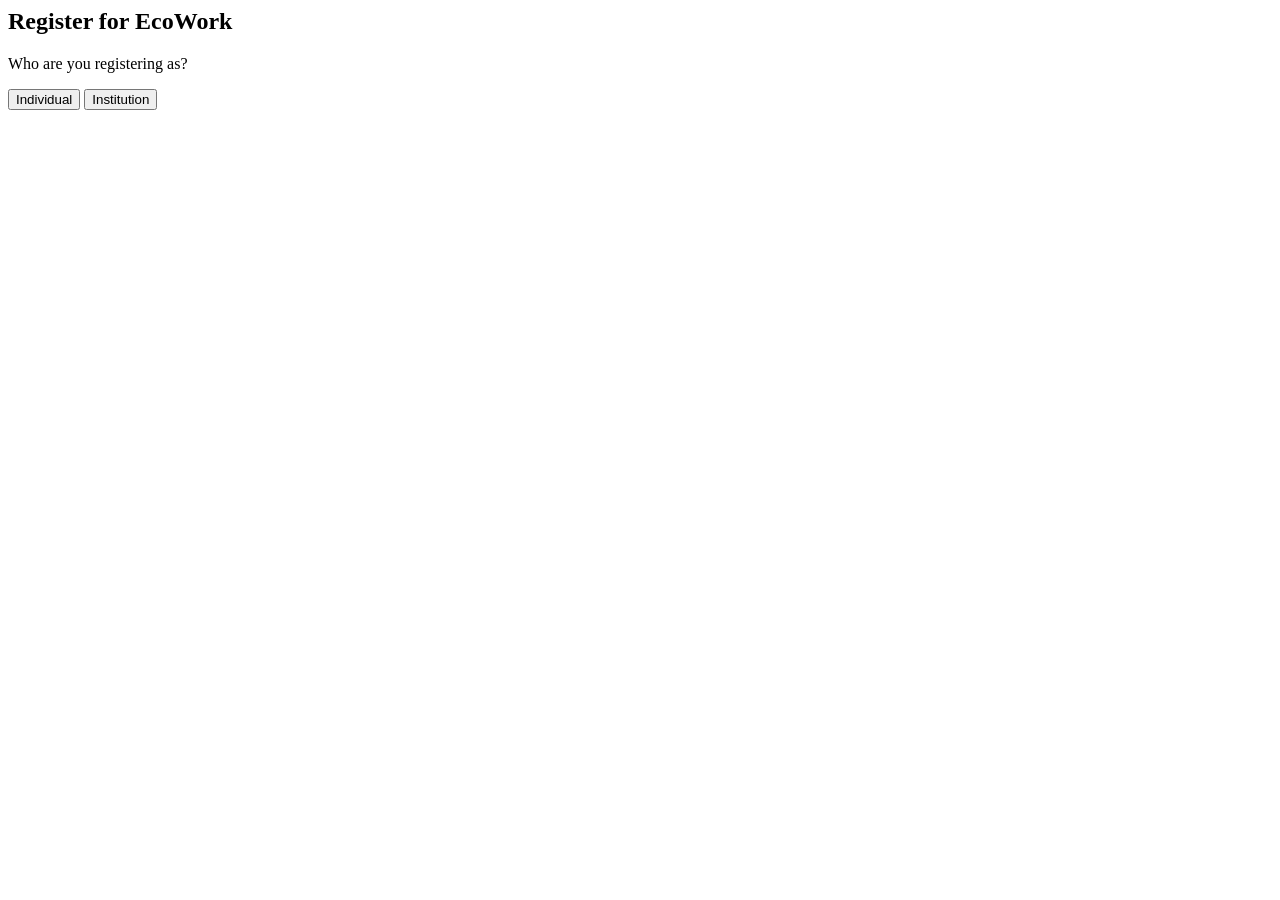
==== register.html @ 4f8822a6 "Add files via upload" ====
<html>
<title>EcoWork - Register</title>
<body>
 <h2>Register for EcoWork</h2>
<p>Who are you registering as?</p>
<button type="button" onclick="showForm('individual')">Individual</button> 
<button type="button" onclick="showForm('institution')">Institution</button>
<form id="regForm" style="display:none;">
<br>
<label>Name:</label>
<input type="text" id="name" required><br><br>
<label>Phone Number:</label>
<input type="tel" required><br><br>
<label>City / Area:</label>
<input type="text" required><br><br>
<div id="institutionField" style="display:none;">
<label>Institution Name:</label>
<input type="text" id="institutionName">
</div>
<br>
<button type="submit">Register</button>
</form>
<script>
function showForm(type) {
document.getElementById("regForm").style.display = "block";
let field = document.getElementById("institutionField");
let input = document.getElementById("institutionName");
field.style.display = type === "institution" ? "block" : "none";
input.required = type === "institution";}
</script>

</body>
</html>
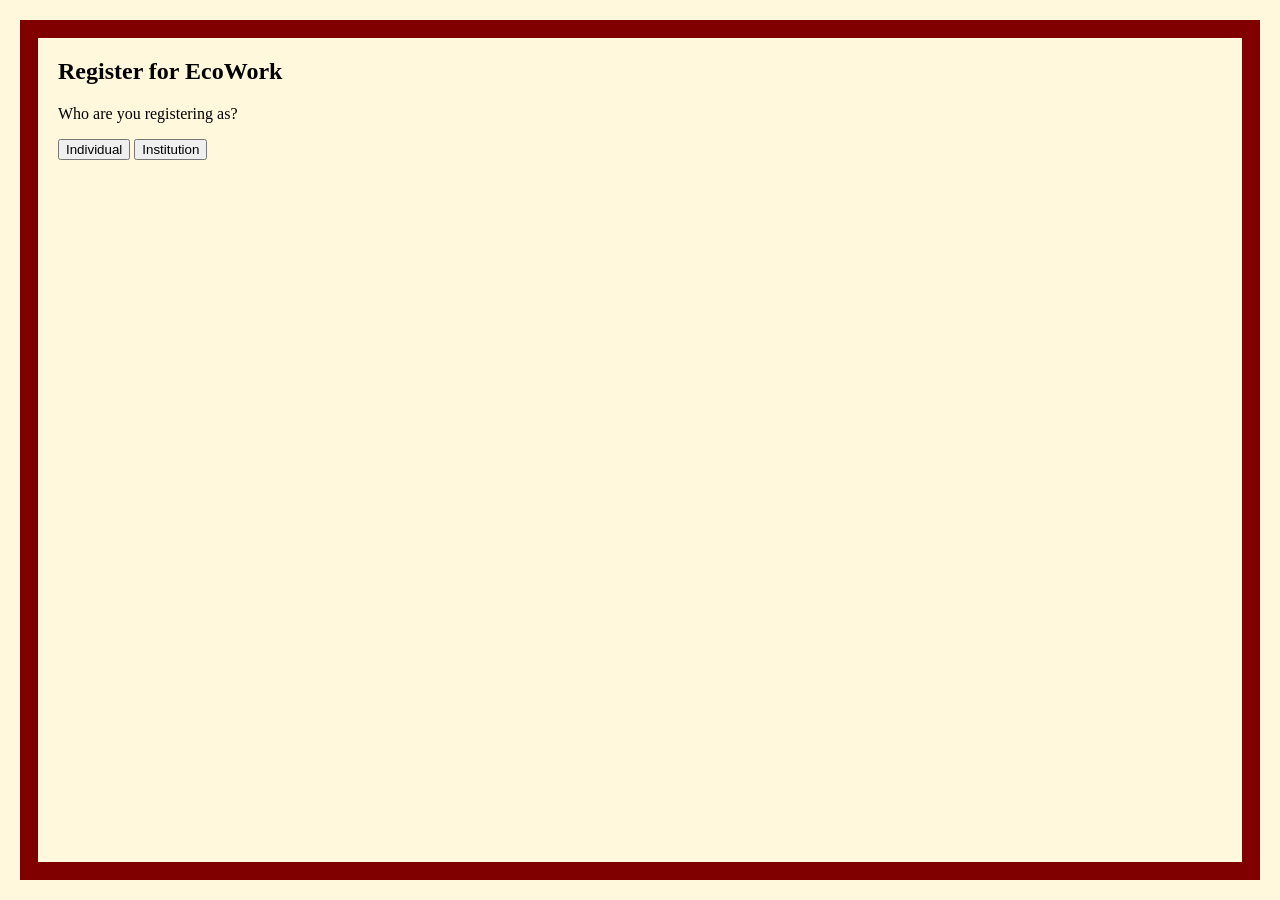
==== commit a5c8ac98: "Enhance register.html with styling and functionality Updated the styling of the registration form an" ====
--- a/register.html
+++ b/register.html
@@ -1,6 +1,6 @@
 <html>
 <title>EcoWork - Register</title>
-<body>
+<body style="background-color: cornsilk; color: black; border: 0.5cm; border-color: maroon; border-style: solid; padding: 20px; margin: 20px;">
  <h2>Register for EcoWork</h2>
 <p>Who are you registering as?</p>
 <button type="button" onclick="showForm('individual')">Individual</button> 
@@ -30,4 +30,4 @@
 </script>
 
 </body>
-</html>+</html>
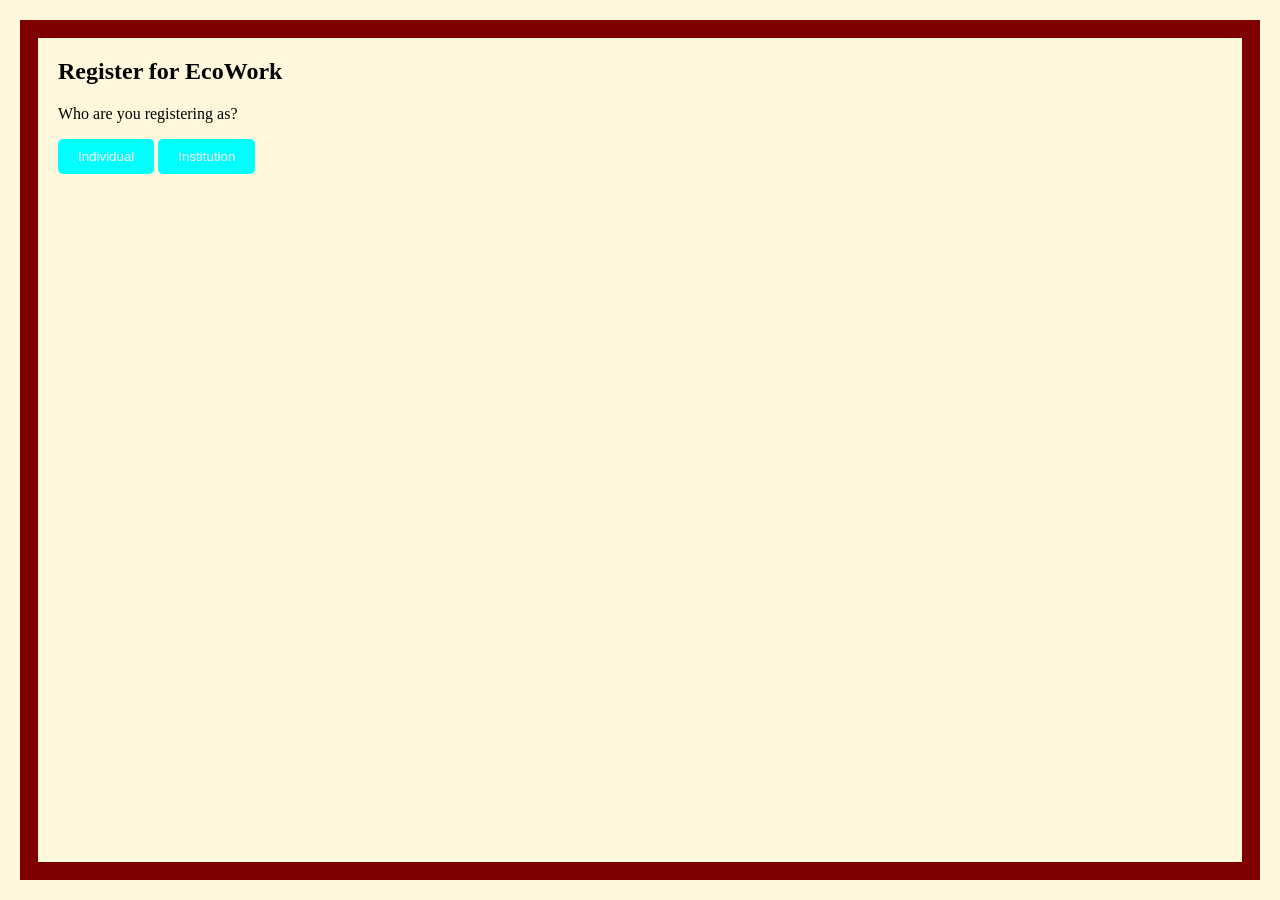
==== commit 6c5200d8: "Enhance button styles in registration form Updated button styles for better visibility and user expe" ====
--- a/register.html
+++ b/register.html
@@ -3,8 +3,8 @@
 <body style="background-color: cornsilk; color: black; border: 0.5cm; border-color: maroon; border-style: solid; padding: 20px; margin: 20px;">
  <h2>Register for EcoWork</h2>
 <p>Who are you registering as?</p>
-<button type="button" onclick="showForm('individual')">Individual</button> 
-<button type="button" onclick="showForm('institution')">Institution</button>
+<button type="button" onclick="showForm('individual')" " style="background-color: cyan; color: white; padding: 10px 20px; border: none; border-radius: 5px; cursor: grab;">Individual</button> 
+<button type="button" onclick="showForm('institution')" " style="background-color: cyan; color: white; padding: 10px 20px; border: none; border-radius: 5px; cursor: grab;">Institution</button>
 <form id="regForm" style="display:none;">
 <br>
 <label>Name:</label>
@@ -18,7 +18,7 @@
 <input type="text" id="institutionName">
 </div>
 <br>
-<button type="submit">Register</button>
+<button type="submit" " style="background-color: cyan; color: white; padding: 10px 20px; border: none; border-radius: 5px; cursor: grab;">Register</button>
 </form>
 <script>
 function showForm(type) {
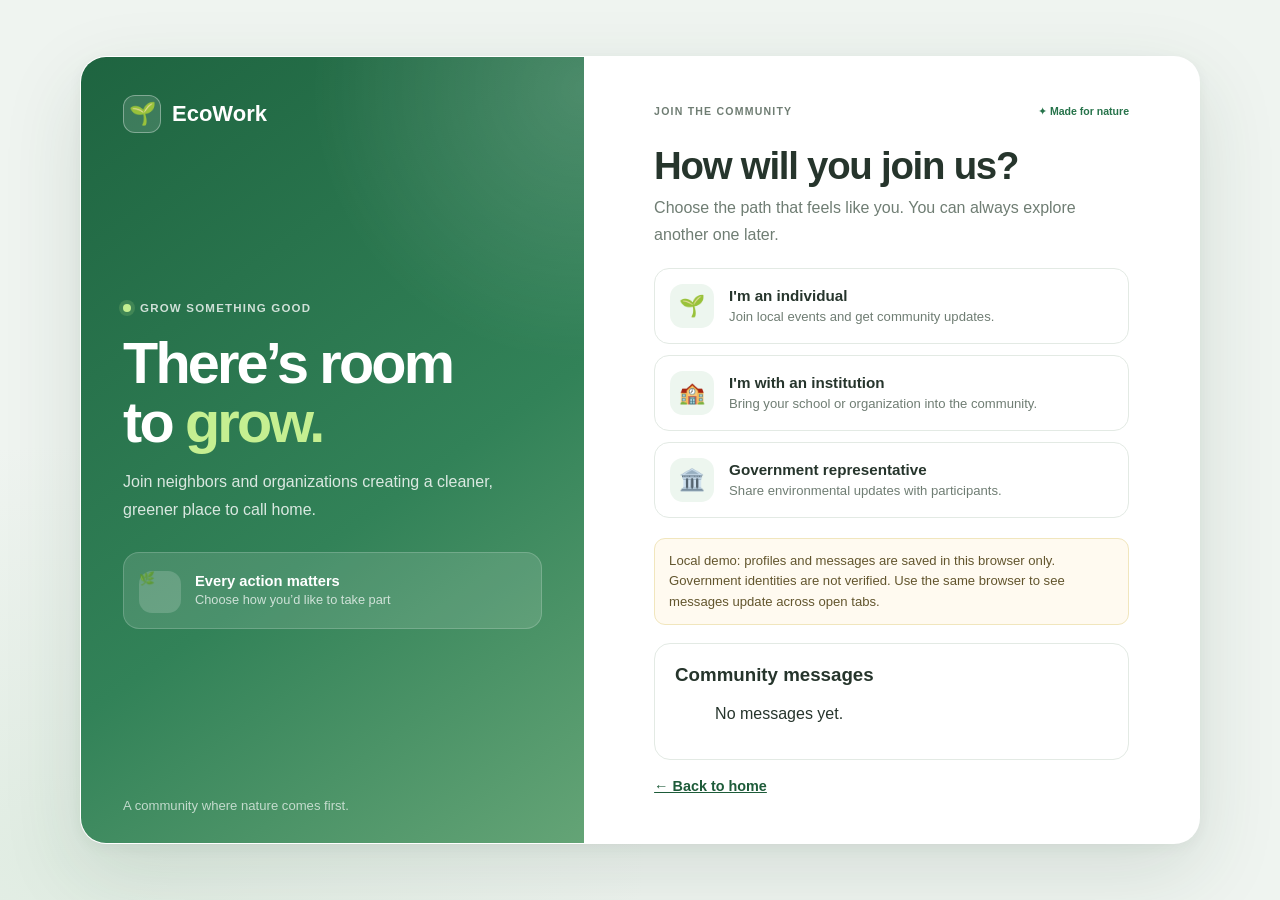
==== commit 89fbda8e: "Add files via upload" ====
--- a/register.html
+++ b/register.html
@@ -1,33 +1,286 @@
-<html>
-<title>EcoWork - Register</title>
-<body style="background-color: cornsilk; color: black; border: 0.5cm; border-color: maroon; border-style: solid; padding: 20px; margin: 20px;">
- <h2>Register for EcoWork</h2>
-<p>Who are you registering as?</p>
-<button type="button" onclick="showForm('individual')" " style="background-color: cyan; color: white; padding: 10px 20px; border: none; border-radius: 5px; cursor: grab;">Individual</button> 
-<button type="button" onclick="showForm('institution')" " style="background-color: cyan; color: white; padding: 10px 20px; border: none; border-radius: 5px; cursor: grab;">Institution</button>
-<form id="regForm" style="display:none;">
-<br>
-<label>Name:</label>
-<input type="text" id="name" required><br><br>
-<label>Phone Number:</label>
-<input type="tel" required><br><br>
-<label>City / Area:</label>
-<input type="text" required><br><br>
-<div id="institutionField" style="display:none;">
-<label>Institution Name:</label>
-<input type="text" id="institutionName">
-</div>
-<br>
-<button type="submit" " style="background-color: cyan; color: white; padding: 10px 20px; border: none; border-radius: 5px; cursor: grab;">Register</button>
-</form>
-<script>
-function showForm(type) {
-document.getElementById("regForm").style.display = "block";
-let field = document.getElementById("institutionField");
-let input = document.getElementById("institutionName");
-field.style.display = type === "institution" ? "block" : "none";
-input.required = type === "institution";}
-</script>
-
+<!DOCTYPE html>
+<html lang="en">
+<head>
+    <meta charset="UTF-8">
+    <meta name="viewport" content="width=device-width, initial-scale=1">
+    <title>Join EcoWork</title>
+    <link rel="stylesheet" href="ecowork.css">
+</head>
+<body>
+    <main class="page-shell">
+        <section class="welcome-panel" aria-label="Welcome to EcoWork">
+            <a class="brand" href="index.html"><span class="brand-mark" aria-hidden="true">🌱</span><span>EcoWork</span></a>
+            <div class="welcome-copy">
+                <span class="eyebrow"><span class="eyebrow-dot"></span> GROW SOMETHING GOOD</span>
+                <h1>There’s room<br>to <span>grow.</span></h1>
+                <p>Join neighbors and organizations creating a cleaner, greener place to call home.</p>
+                <div class="community-card">
+                    <span class="community-icon" aria-hidden="true">🌿</span>
+                    <div><strong>Every action matters</strong><span>Choose how you’d like to take part</span></div>
+                </div>
+            </div>
+            <div class="welcome-footer">A community where nature comes first.</div>
+        </section>
+        <section class="form-panel" aria-label="EcoWork registration">
+            <div class="form-wrap">
+                <div class="form-topline"><span>JOIN THE COMMUNITY</span><span class="secure-label">✦ Made for nature</span></div>
+                <h2 id="pageHeading">How will you join us?</h2>
+                <p class="form-intro" id="rolePrompt">Choose the path that feels like you. You can always explore another one later.</p>
+
+                <div class="role-options" role="group" aria-label="Choose registration type">
+                    <button type="button" class="role-card roleButton" data-role="individual" aria-pressed="false">
+                        <span class="role-icon" aria-hidden="true">🌱</span>
+                        <span class="role-copy"><strong>I'm an individual</strong><span>Join local events and get community updates.</span></span>
+                    </button>
+                    <button type="button" class="role-card roleButton" data-role="institution" aria-pressed="false">
+                        <span class="role-icon" aria-hidden="true">🏫</span>
+                        <span class="role-copy"><strong>I'm with an institution</strong><span>Bring your school or organization into the community.</span></span>
+                    </button>
+                    <button type="button" class="role-card roleButton" data-role="government" aria-pressed="false">
+                        <span class="role-icon" aria-hidden="true">🏛️</span>
+                        <span class="role-copy"><strong>Government representative</strong><span>Share environmental updates with participants.</span></span>
+                    </button>
+                </div>
+
+                <p class="prototype-notice" id="prototypeNotice">Local demo: profiles and messages are saved in this browser only. Government identities are not verified. Use the same browser to see messages update across open tabs.</p>
+                <p class="form-message" id="statusMessage" role="status" aria-live="polite"></p>
+
+                <form id="regForm" class="form-card" hidden>
+                    <h3 id="formHeading">Registration details</h3>
+                    <label for="name">Full name</label>
+                    <input type="text" id="name" name="name" autocomplete="name" pattern="[\p{L}\p{M}]+([ .'\-][\p{L}\p{M}]+)*" maxlength="100" title="Use letters, spaces, apostrophes, or hyphens." required>
+                    <label for="phone">Phone number (7–15 digits)</label>
+                    <input type="tel" id="phone" name="phone" autocomplete="tel" inputmode="numeric" pattern="[0-9]{7,15}" minlength="7" maxlength="15" title="Enter 7 to 15 digits only." required>
+                    <label for="city">City / Area</label>
+                    <input type="text" id="city" name="city" autocomplete="address-level2" minlength="2" maxlength="120" required>
+
+                    <div id="institutionField" hidden>
+                        <label for="institutionName">Institution name</label>
+                        <input type="text" id="institutionName" name="institutionName" minlength="2" maxlength="150">
+                    </div>
+
+                    <div id="notificationField">
+                        <label for="frequency">How often would you like EcoWork updates?</label>
+                        <select id="frequency" name="frequency">
+                            <option value="weekly">Weekly</option>
+                            <option value="daily">Daily</option>
+                        </select>
+                    </div>
+
+                    <div id="governmentFields" hidden>
+                        <label for="jobId">Government job / employee ID</label>
+                        <input type="text" id="jobId" name="jobId" autocomplete="off" minlength="2" maxlength="100">
+                        <label for="department">Environmental department</label>
+                        <input type="text" id="department" name="department" autocomplete="organization" minlength="2" maxlength="150" placeholder="For example, Environment and Forest Department">
+                        <label for="officialEmail">Official email address</label>
+                        <input type="email" id="officialEmail" name="officialEmail" autocomplete="email" maxlength="254" placeholder="name@example.gov">
+                        <p class="form-intro">This local demo does not verify government employment.</p>
+                    </div>
+                    <button type="submit">Create account</button>
+                </form>
+
+                <section id="governmentDashboard" class="form-card" hidden>
+                    <h3>Send a community message</h3>
+                    <p class="form-intro">Your message appears immediately for matching participants using this browser.</p>
+                    <form id="announcementForm">
+                        <label for="announcement">Message</label>
+                        <textarea id="announcement" name="announcement" rows="4" minlength="10" maxlength="1000" placeholder="Share an event, planting drive, or environmental update…" required></textarea>
+                        <label for="audience">Audience</label>
+                        <select id="audience" name="audience">
+                            <option value="all">All participants</option>
+                            <option value="daily">Daily update subscribers</option>
+                            <option value="weekly">Weekly update subscribers</option>
+                        </select>
+                        <button type="submit">Send message</button>
+                    </form>
+                </section>
+
+                <section id="announcements" class="form-card">
+                    <h3>Community messages</h3>
+                    <ul id="announcementList"><li>No messages yet.</li></ul>
+                </section>
+                <a class="text-link" href="index.html">← Back to home</a>
+            </div>
+        </section>
+    </main>
+    <script>
+        const storageKeys = {
+            registrations: "ecowork.registrations",
+            announcements: "ecowork.announcements"
+        };
+        const roleButtons = document.querySelectorAll(".roleButton");
+        const regForm = document.getElementById("regForm");
+        const statusMessage = document.getElementById("statusMessage");
+        const institutionField = document.getElementById("institutionField");
+        const institutionName = document.getElementById("institutionName");
+        const governmentFields = document.getElementById("governmentFields");
+        const jobId = document.getElementById("jobId");
+        const department = document.getElementById("department");
+        const officialEmail = document.getElementById("officialEmail");
+        const notificationField = document.getElementById("notificationField");
+        const governmentDashboard = document.getElementById("governmentDashboard");
+        const announcementList = document.getElementById("announcementList");
+        let selectedRole = "";
+        let registrations = readStoredList(storageKeys.registrations);
+        let announcements = readStoredList(storageKeys.announcements);
+        let currentGovernment = null;
+
+        function readStoredList(key) {
+            try {
+                const value = localStorage.getItem(key);
+                if (!value) return [];
+                const parsed = JSON.parse(value);
+                if (!Array.isArray(parsed)) throw new Error("Saved data is not a list.");
+                return parsed;
+            } catch (error) {
+                console.error("Could not read EcoWork browser storage:", error);
+                statusMessage.textContent = "Could not load saved EcoWork data. Clear this site's browser storage and try again.";
+                return [];
+            }
+        }
+
+        function saveStoredData(key, value) {
+            try {
+                localStorage.setItem(key, JSON.stringify(value));
+                return true;
+            } catch (error) {
+                console.error("Could not save EcoWork browser storage:", error);
+                statusMessage.textContent = "Could not save data in this browser. Check browser storage settings and try again.";
+                return false;
+            }
+        }
+
+        function renderAnnouncements() {
+            announcementList.replaceChildren();
+            if (announcements.length === 0) {
+                announcementList.textContent = "No messages yet.";
+                return;
+            }
+            announcements.slice().reverse().forEach(function (announcement) {
+                const item = document.createElement("li");
+                item.textContent = new Date(announcement.createdAt).toLocaleString() +
+                    " — " + announcement.message + " (" + announcement.audience + ")";
+                announcementList.appendChild(item);
+            });
+        }
+
+        function chooseRole(role) {
+            selectedRole = role;
+            regForm.hidden = false;
+            document.getElementById("formHeading").textContent =
+                role === "government" ? "Government representative details" : "Registration details";
+            roleButtons.forEach(function (button) {
+                button.setAttribute("aria-pressed", String(button.dataset.role === role));
+            });
+
+            const isInstitution = role === "institution";
+            const isGovernment = role === "government";
+            institutionField.hidden = !isInstitution;
+            institutionName.required = isInstitution;
+            governmentFields.hidden = !isGovernment;
+            jobId.required = isGovernment;
+            department.required = isGovernment;
+            officialEmail.required = isGovernment;
+            notificationField.hidden = isGovernment;
+            governmentDashboard.hidden = true;
+            statusMessage.textContent = "";
+            regForm.scrollIntoView({ behavior: "smooth", block: "start" });
+            document.getElementById("name").focus({ preventScroll: true });
+        }
+
+        roleButtons.forEach(function (button) {
+            button.addEventListener("click", function () {
+                chooseRole(button.dataset.role);
+            });
+        });
+
+        regForm.addEventListener("submit", function (event) {
+            event.preventDefault();
+            if (!selectedRole || !regForm.reportValidity()) return;
+
+            const registration = {
+                id: Date.now().toString(36) + Math.random().toString(36).slice(2),
+                role: selectedRole,
+                name: document.getElementById("name").value.trim(),
+                phone: document.getElementById("phone").value.trim(),
+                city: document.getElementById("city").value.trim(),
+                createdAt: new Date().toISOString()
+            };
+            if (selectedRole === "institution") {
+                registration.institutionName = institutionName.value.trim();
+            } else if (selectedRole === "government") {
+                registration.jobId = jobId.value.trim();
+                registration.department = department.value.trim();
+                registration.officialEmail = officialEmail.value.trim();
+            } else {
+                registration.frequency = document.getElementById("frequency").value;
+            }
+
+            const nextRegistrations = registrations.concat(registration);
+            if (!saveStoredData(storageKeys.registrations, nextRegistrations)) return;
+            registrations = nextRegistrations;
+
+            if (selectedRole === "government") {
+                currentGovernment = registration;
+                governmentDashboard.hidden = false;
+                document.getElementById("pageHeading").hidden = true;
+                document.getElementById("rolePrompt").hidden = true;
+                document.querySelector(".role-options").hidden = true;
+                document.getElementById("prototypeNotice").hidden = true;
+                regForm.reset();
+                regForm.hidden = true;
+                roleButtons.forEach(function (button) {
+                    button.hidden = true;
+                });
+                statusMessage.textContent = "Government profile saved in this browser. Messages you send will show in this browser only.";
+                governmentDashboard.scrollIntoView({ behavior: "smooth", block: "start" });
+            } else {
+                try {
+                    sessionStorage.setItem("ecowork.currentRegistration", JSON.stringify(registration));
+                } catch (error) {
+                    console.error("Could not save active EcoWork profile in this tab:", error);
+                    statusMessage.textContent = "Registration was saved, but this tab could not open your profile. Enable session storage and try again.";
+                    return;
+                }
+                window.location.href = "success.html";
+            }
+        });
+
+        document.getElementById("announcementForm").addEventListener("submit", function (event) {
+            event.preventDefault();
+            const form = event.currentTarget;
+            if (!form.reportValidity()) return;
+            if (!currentGovernment) {
+                statusMessage.textContent = "Register as a government representative before sending a message.";
+                return;
+            }
+
+            const message = {
+                id: Date.now().toString(36) + Math.random().toString(36).slice(2),
+                sender: currentGovernment.name,
+                department: currentGovernment.department,
+                message: document.getElementById("announcement").value.trim(),
+                audience: document.getElementById("audience").value,
+                createdAt: new Date().toISOString()
+            };
+            const nextAnnouncements = announcements.concat(message);
+            if (!saveStoredData(storageKeys.announcements, nextAnnouncements)) return;
+            announcements = nextAnnouncements;
+            renderAnnouncements();
+            form.reset();
+            statusMessage.textContent = "Message sent! It is available immediately to matching participants in this browser.";
+        });
+
+        window.addEventListener("storage", function (event) {
+            if (event.key === storageKeys.announcements) {
+                announcements = readStoredList(storageKeys.announcements);
+                renderAnnouncements();
+            } else if (event.key === storageKeys.registrations) {
+                registrations = readStoredList(storageKeys.registrations);
+            }
+        });
+
+        renderAnnouncements();
+    </script>
 </body>
 </html>
--- a/ecowork.css
+++ b/ecowork.css
@@ -0,0 +1,120 @@
+:root {
+    font-family: "DM Sans", "Segoe UI", sans-serif;
+    color: #26352c;
+    background: #eff4f0;
+    font-synthesis: none;
+    text-rendering: optimizeLegibility;
+    --green: #26734a;
+    --green-dark: #1d5b39;
+    --green-light: #edf6ef;
+    --text-muted: #6f7d73;
+    --border: #e3eae4;
+}
+
+* { box-sizing: border-box; }
+body {
+    min-width: 320px;
+    min-height: 100vh;
+    margin: 0;
+    padding: 32px;
+    display: grid;
+    place-items: center;
+    background: radial-gradient(ellipse at 5% 95%, rgba(176, 211, 182, 0.24), transparent 34%), #eff4f0;
+}
+button, input, select, textarea { font: inherit; }
+button { cursor: pointer; }
+a { color: var(--green-dark); }
+
+.page-shell {
+    width: min(1120px, 100%);
+    min-height: 680px;
+    display: grid;
+    grid-template-columns: 0.9fr 1.1fr;
+    overflow: hidden;
+    border: 1px solid rgba(255, 255, 255, 0.9);
+    border-radius: 26px;
+    background: #fff;
+    box-shadow: 0 28px 80px rgba(30, 67, 45, 0.13), 0 4px 14px rgba(30, 67, 45, 0.05);
+}
+.welcome-panel {
+    position: relative;
+    display: flex;
+    min-height: 680px;
+    flex-direction: column;
+    overflow: hidden;
+    padding: 38px 42px 30px;
+    color: #fff;
+    background: radial-gradient(circle at 100% 4%, rgba(255, 255, 255, 0.16), transparent 30%), linear-gradient(145deg, #1e6440 0%, #328258 58%, #64a476 100%);
+}
+.brand { display: inline-flex; align-items: center; gap: 11px; width: fit-content; color: inherit; font-size: 22px; font-weight: 800; text-decoration: none; }
+.brand-mark { display: grid; width: 38px; height: 38px; place-items: center; border: 1px solid rgba(255,255,255,.35); border-radius: 12px; background: rgba(255,255,255,.13); font-size: 22px; }
+.welcome-copy { position: relative; z-index: 1; margin: auto 0; }
+.eyebrow, .form-topline { display: flex; align-items: center; gap: 9px; font-size: .72rem; font-weight: 800; letter-spacing: 1.2px; }
+.eyebrow { color: rgba(255,255,255,.78); }
+.eyebrow-dot { width: 8px; height: 8px; border-radius: 50%; background: #c5ef91; box-shadow: 0 0 0 4px rgba(197,239,145,.16); }
+.welcome-panel h1 { margin: 20px 0 14px; font-size: clamp(2.5rem,5vw,3.6rem); line-height: 1.02; letter-spacing: -2.8px; }
+.welcome-panel h1 span { color: #c5ef91; }
+.welcome-panel p { max-width: 390px; color: rgba(255,255,255,.82); line-height: 1.75; }
+.community-card { display: flex; align-items: center; gap: 14px; margin-top: 28px; padding: 15px; border: 1px solid rgba(255,255,255,.18); border-radius: 16px; background: rgba(255,255,255,.12); }
+.community-icon { display: grid; flex: 0 0 42px; width: 42px; height: 42px; place-items: center; border-radius: 13px; background: rgba(255,255,255,.17); font-size: 21px; }
+.community-card strong, .community-card span { display: block; }
+.community-card strong { font-size: .92rem; }
+.community-card span { margin-top: 3px; color: rgba(255,255,255,.73); font-size: .8rem; }
+.welcome-footer { color: rgba(255,255,255,.68); font-size: .82rem; }
+
+.form-panel { display: flex; align-items: center; justify-content: center; padding: 48px clamp(28px,6vw,70px); }
+.form-wrap { width: min(100%,510px); }
+.form-topline { justify-content: space-between; gap: 12px; color: var(--text-muted); font-size: .66rem; }
+.secure-label { color: var(--green); letter-spacing: 0; font-weight: 700; }
+.form-wrap h2 { margin: 27px 0 8px; color: #26352c; font-size: clamp(1.8rem,4vw,2.4rem); line-height: 1.12; letter-spacing: -1.25px; }
+.form-intro { margin: 0 0 18px; color: var(--text-muted); line-height: 1.65; }
+.hero-image { display: block; width: 100%; max-height: 250px; object-fit: cover; margin: 23px 0 0; border-radius: 16px; }
+.primary-button, button[type="submit"] { display: inline-flex; min-height: 44px; align-items: center; justify-content: center; gap: 8px; margin-top: 17px; padding: 11px 18px; color: #fff; border: 0; border-radius: 9px; background: var(--green); font-weight: 800; text-decoration: none; transition: background 140ms ease, transform 140ms ease; }
+.primary-button:hover, button[type="submit"]:hover { transform: translateY(-1px); background: var(--green-dark); }
+.text-link { display: inline-block; margin-top: 18px; font-size: .9rem; font-weight: 700; }
+.role-options { display: grid; gap: 11px; margin: 20px 0; }
+.role-card { display: flex; width: 100%; align-items: center; gap: 15px; padding: 15px; text-align: left; color: #26352c; border: 1px solid var(--border); border-radius: 15px; background: #fff; transition: border-color 140ms ease, background 140ms ease, transform 140ms ease; }
+.role-card:hover { transform: translateY(-1px); border-color: #a8cdb1; background: #fbfdfb; }
+.role-card[aria-pressed="true"] { border-color: var(--green); background: var(--green-light); }
+.role-icon { display: grid; flex: 0 0 44px; width: 44px; height: 44px; place-items: center; border-radius: 13px; background: var(--green-light); font-size: 21px; }
+.role-copy strong, .role-copy span { display: block; }
+.role-copy strong { font-size: .95rem; }
+.role-copy span { margin-top: 3px; color: var(--text-muted); font-size: .82rem; line-height: 1.45; }
+.prototype-notice, .notice { padding: 12px 14px; color: #62552d; border: 1px solid #f1e6bd; border-radius: 11px; background: #fffaf0; font-size: .82rem; line-height: 1.55; }
+.form-message { margin: 14px 0; color: var(--green-dark); font-size: .9rem; }
+.form-message:empty { display: none; }
+.form-message:not(:empty) { padding: 11px 13px; border-radius: 10px; background: var(--green-light); }
+.form-card, .panel { margin-top: 18px; padding: 20px; border: 1px solid var(--border); border-radius: 16px; background: #fff; }
+.form-card h3, .panel h3 { margin-top: 0; color: #26352c; }
+.form-card label, .panel label { display: block; margin: 13px 0 6px; color: #3e4c42; font-size: .86rem; font-weight: 700; }
+.form-card input, .form-card select, .form-card textarea, .panel input, .panel select { width: 100%; padding: 11px 12px; color: #26352c; border: 1px solid #dce5de; border-radius: 9px; background: #fff; }
+.form-card textarea { resize: vertical; }
+.form-card input:focus, .form-card select:focus, .form-card textarea:focus, .panel input:focus, .panel select:focus, button:focus-visible, a:focus-visible { outline: 3px solid rgba(47,133,83,.3); outline-offset: 2px; }
+.dashboard { display: grid; grid-template-columns: repeat(auto-fit,minmax(230px,1fr)); gap: 16px; margin-top: 24px; }
+.success-heading { margin: 0; color: var(--green-dark); font-size: clamp(2rem,4vw,2.8rem); line-height: 1.1; letter-spacing: -1.2px; }
+.success-intro { margin: 10px 0 0; color: var(--text-muted); }
+.panel { margin-top: 0; padding: 22px; background: #fff; }
+.panel ul { padding-left: 20px; }
+.panel li { margin: 10px 0; line-height: 1.5; }
+.page-shell [hidden] { display: none !important; }
+
+@media (max-width: 820px) {
+    body { padding: 20px; }
+    .page-shell { grid-template-columns: 1fr; width: min(620px,100%); }
+    .welcome-panel { min-height: auto; padding: 28px; }
+    .welcome-copy { margin: 36px 0 20px; }
+    .welcome-panel h1 { font-size: clamp(2.5rem,9vw,3.4rem); }
+    .welcome-footer { display: none; }
+    .form-panel { padding: 36px 28px; }
+}
+@media (max-width: 480px) {
+    body { padding: 10px; }
+    .page-shell { border-radius: 18px; }
+    .welcome-panel, .form-panel { padding: 24px 20px; }
+    .community-card { margin-top: 20px; }
+    .form-topline { align-items: flex-start; flex-direction: column; }
+    .form-card, .panel { padding: 17px; }
+}
+@media (prefers-reduced-motion: reduce) {
+    *, *::before, *::after { scroll-behavior: auto !important; transition-duration: .01ms !important; }
+}
